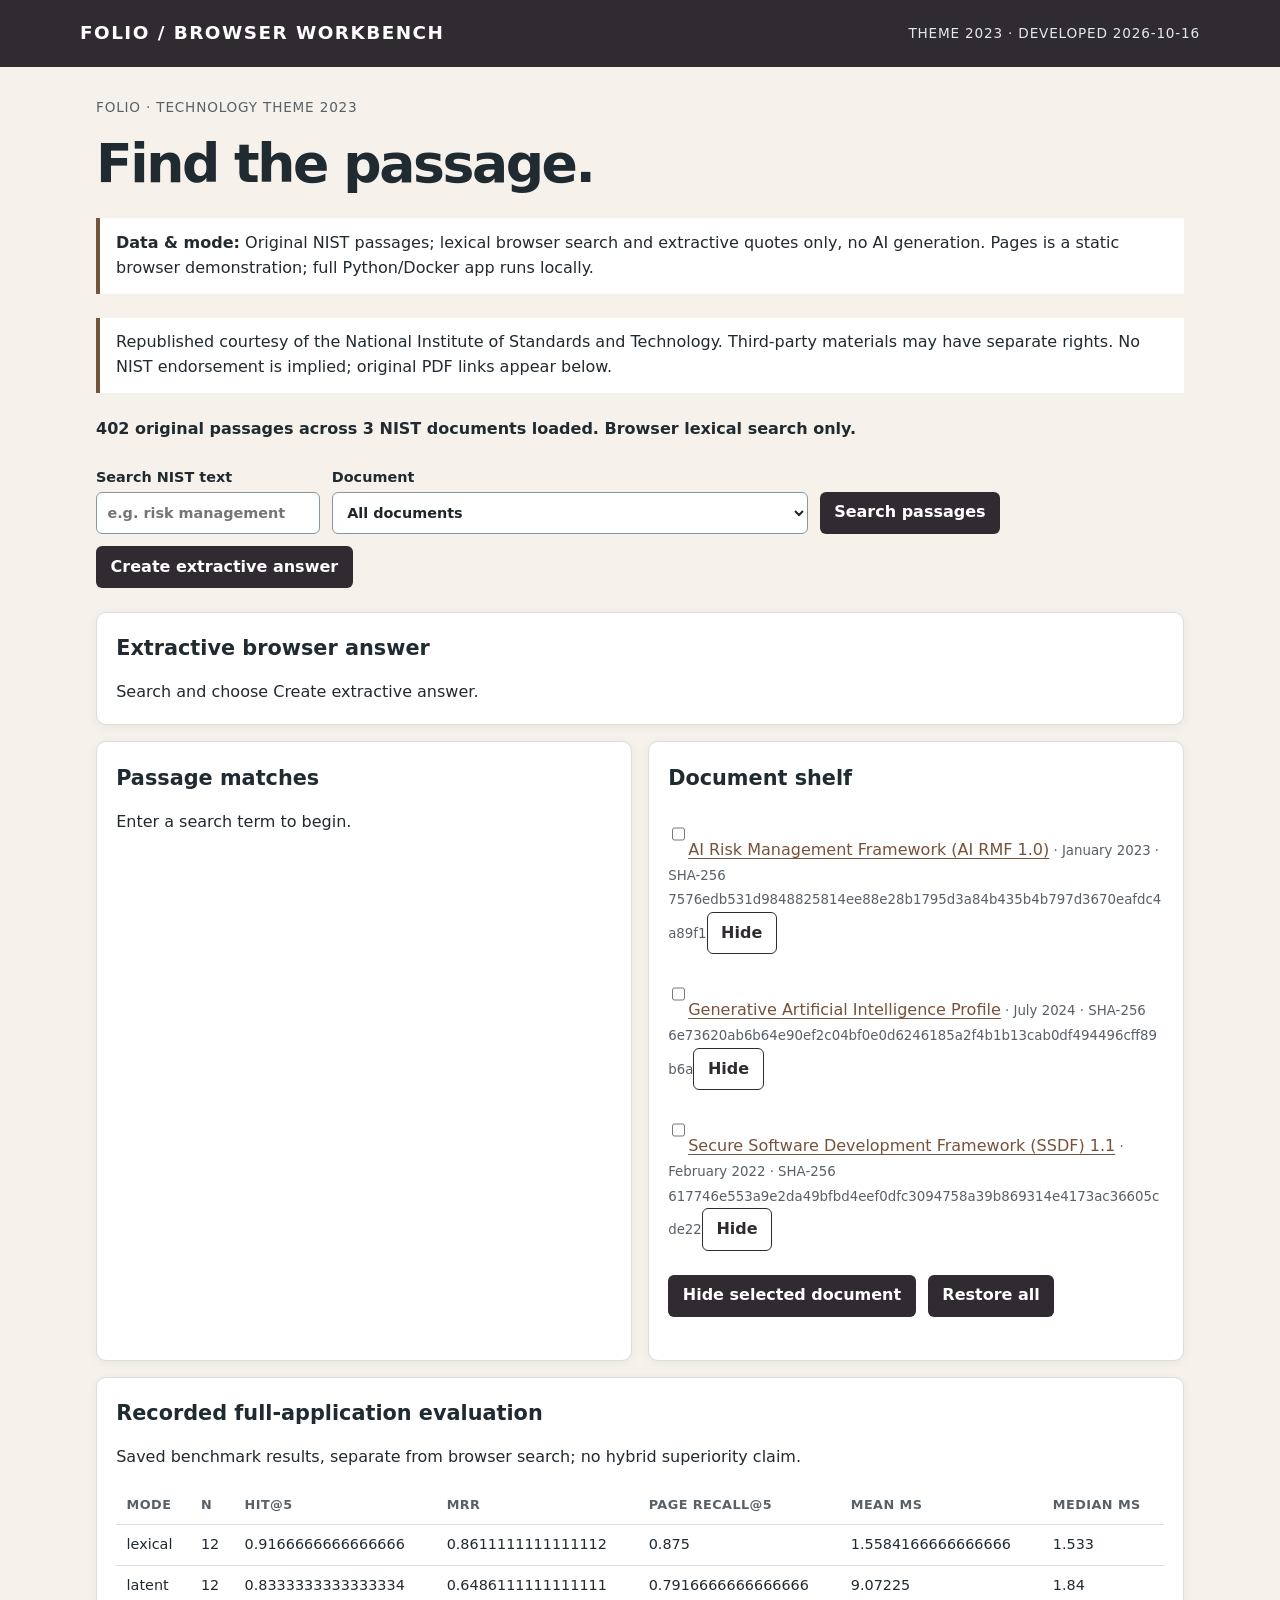
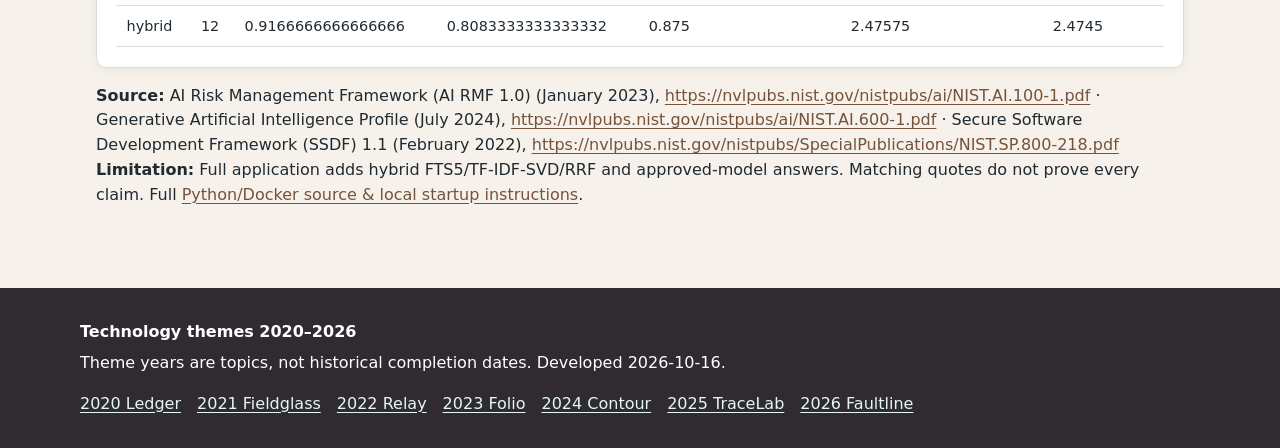
==== docs/index.html @ a3ef8eb4 "Build Folio workbench with verified local app and Pages demo" ====
<!doctype html><html lang="en"><head><meta charset="utf-8"><meta name="viewport" content="width=device-width,initial-scale=1"><title>Folio — browser demonstration</title><meta name="description" content="Original NIST passages; lexical browser search and extractive quotes only, no AI generation."><link rel="stylesheet" href="./style.css"><script src="./app.js" defer></script></head><body><a class="skip" href="#main">Skip to workbench</a><header class="top"><span class="brand">Folio / browser workbench</span><span class="tag">Theme 2023 · Developed 2026-10-16</span></header><main id="main" class="shell"><p class="tag">Folio · technology theme 2023</p><h1>Find the passage.</h1><div class="disclosure"><strong>Data &amp; mode:</strong> Original NIST passages; lexical browser search and extractive quotes only, no AI generation. Pages is a static browser demonstration; full Python/Docker app runs locally.</div><p class="disclosure">Republished courtesy of the National Institute of Standards and Technology. Third-party materials may have separate rights. No NIST endorsement is implied; original PDF links appear below.</p><p id="status" class="status" role="status">Loading fixture…</p><div class="controls" id="controls"></div><div class="grid" id="workspace"></div><p class="source"><strong>Source:</strong> <span id="source-attribution"></span> <strong>Limitation:</strong> Full application adds hybrid FTS5/TF-IDF-SVD/RRF and approved-model answers. Matching quotes do not prove every claim. Full <a href="https://github.com/skuraganti/2023-private-ai-knowledge-engine">Python/Docker source &amp; local startup instructions</a>.</p></main><footer class="timeline-footer"><strong>Technology themes 2020–2026</strong><p>Theme years are topics, not historical completion dates. Developed 2026-10-16.</p><nav aria-label="Technology theme timeline"><a href="https://skuraganti.github.io/2020-personal-spending-tracker/">2020 Ledger</a> <a href="https://skuraganti.github.io/2021-live-earth-dashboard/">2021 Fieldglass</a> <a href="https://skuraganti.github.io/2022-data-pipeline-monitor/">2022 Relay</a> <a href="https://skuraganti.github.io/2023-private-ai-knowledge-engine/">2023 Folio</a> <a href="https://skuraganti.github.io/2024-ai-codebase-explorer/">2024 Contour</a> <a href="https://skuraganti.github.io/2025-ai-agent-evaluation-lab/">2025 TraceLab</a> <a href="https://skuraganti.github.io/2026-ai-incident-investigator/">2026 Faultline</a></nav></footer></body></html>
---- docs/style.css ----
:root{--accent:#76523a;--dark:#302b30;--bg:#f6f2eb;--panel:#fff;--ink:#202a31;--muted:#56616a;--line:#d8dfdc}
*{box-sizing:border-box}html{scroll-behavior:smooth}body{margin:0;background:var(--bg,#f4f3ed);color:var(--ink,#202a31);font:16px/1.55 system-ui,-apple-system,"Segoe UI",sans-serif}a{color:var(--accent,#186c72);text-underline-offset:3px}a:focus-visible,button:focus-visible,input:focus-visible,select:focus-visible{outline:3px solid #b85825;outline-offset:3px}.skip{position:absolute;left:-9999px;top:0;padding:1rem;background:#fff;z-index:20}.skip:focus{left:1rem}.top{background:var(--dark,#19343a);color:#fff;padding:1.2rem max(1rem,calc((100vw - 1120px)/2));display:flex;align-items:center;justify-content:space-between;gap:1rem;flex-wrap:wrap}.top a{color:#fff}.brand{font-size:1.15rem;font-weight:800;letter-spacing:.08em;text-transform:uppercase}.tag{font-size:.85rem;letter-spacing:.06em;text-transform:uppercase;color:var(--muted,#5c6668)}.top .tag{color:#e0ebe8}.shell{max-width:1120px;margin:auto;padding:1.5rem 1rem 4rem}h1{font-size:clamp(2rem,5vw,3.35rem);letter-spacing:-.045em;line-height:1.12;margin:.25rem 0 .65rem}h2{font-size:1.3rem;margin:0 0 1rem}h3{font-size:1rem;margin:.3rem 0}p{margin:.4rem 0 1rem}.intro{max-width:760px;color:var(--muted,#5c6668)}.disclosure{border-left:4px solid var(--accent,#186c72);padding:.8rem 1rem;background:var(--panel,#fff);margin:1.5rem 0}.controls{display:flex;align-items:end;flex-wrap:wrap;gap:.75rem;margin:1.5rem 0}.controls label,.field{display:grid;gap:.25rem;font-weight:600;font-size:.9rem}.controls input,.controls select,input,select,button{font:inherit}input,select{min-height:42px;max-width:100%;padding:.45rem .65rem;border:1px solid #87979b;border-radius:6px;background:#fff;color:#1c272b}button{min-height:42px;padding:.48rem .85rem;background:var(--dark,#19343a);color:#fff;border:1px solid transparent;border-radius:6px;cursor:pointer;font-weight:650}button:hover{filter:brightness(1.18)}button:disabled{opacity:.55;cursor:not-allowed}.secondary{background:transparent;color:var(--dark,#19343a);border-color:var(--dark,#19343a)}.grid{display:grid;grid-template-columns:repeat(2,minmax(0,1fr));gap:1rem;margin:1rem 0}.panel{min-width:0;padding:1.2rem;background:var(--panel,#fff);border:1px solid var(--line,#d8dfdc);border-radius:10px;box-shadow:0 2px 10px #152c3010}.wide{grid-column:1/-1}.metric{font-size:2rem;letter-spacing:-.04em;font-weight:750;line-height:1.2}.muted,small{color:var(--muted,#5c6668)}.scroll{overflow:auto;max-height:440px}table{border-collapse:collapse;width:100%;font-size:.9rem}th{text-align:left;color:var(--muted,#5c6668);font-size:.8rem;text-transform:uppercase;letter-spacing:.035em}th,td{padding:.55rem .65rem;border-bottom:1px solid var(--line,#d8dfdc);vertical-align:top}tbody tr:hover{background:#eeeeea}td.num,th.num{font-variant-numeric:tabular-nums;text-align:right}.bars{display:grid;gap:.65rem}.bar-row{display:grid;grid-template-columns:minmax(80px,135px) 1fr auto;align-items:center;gap:.6rem;font-size:.87rem}.track{height:15px;background:#e4eae7;border-radius:4px;overflow:hidden}.fill{display:block;height:100%;min-width:2px;background:var(--accent,#186c72);border-radius:0 4px 4px 0}.bar-row:focus-visible{outline:2px solid #b85825}pre{font:12px/1.5 ui-monospace,SFMono-Regular,monospace;white-space:pre-wrap;overflow-wrap:anywhere;background:#15242a;color:#e8f1ed;padding:1rem;max-height:370px;overflow:auto;border-radius:6px}.list{padding-left:1.3rem}.list li{margin:.5rem 0}.timeline-footer{background:var(--dark,#19343a);color:#fff;padding:2rem max(1rem,calc((100vw - 1120px)/2))}.timeline-footer a{color:#e4f7f1}.timeline-footer nav{display:flex;flex-wrap:wrap;gap:.5rem 1rem}.timeline-footer p{max-width:800px}.status{min-height:1.5rem;font-weight:600}.error{color:#9b2721}.good{color:#14603e}.pill{display:inline-block;padding:.1rem .5rem;border-radius:100px;background:#e5eee9;font-size:.8rem;font-weight:650}.source{overflow-wrap:anywhere}.visually-hidden{position:absolute;clip:rect(0,0,0,0);width:1px;height:1px;overflow:hidden;white-space:nowrap}@media(max-width:700px){.grid{grid-template-columns:1fr}.bar-row{grid-template-columns:90px 1fr auto}.shell{padding-top:1rem}.top{padding:1rem}.controls>*{flex:1 1 145px}.scroll{max-height:350px}}@media(max-width:390px){.metric{font-size:1.65rem}.bar-row{grid-template-columns:75px 1fr auto;font-size:.76rem}th,td{padding:.4rem}}@media(prefers-reduced-motion:reduce){html{scroll-behavior:auto}*{animation-duration:.01ms!important;transition-duration:.01ms!important}}

/* Keep source hashes, evidence IDs and long document titles within narrow screens. */
body{overflow-wrap:anywhere}.controls>*{min-width:0;max-width:100%}.controls select,.controls input:not([type=checkbox]):not([type=range]){min-width:0;width:100%}.controls label{overflow-wrap:anywhere}.panel table{max-width:100%}svg [role=button]:focus-visible{stroke:#9b351f;stroke-width:4;outline:2px solid #9b351f;outline-offset:3px}
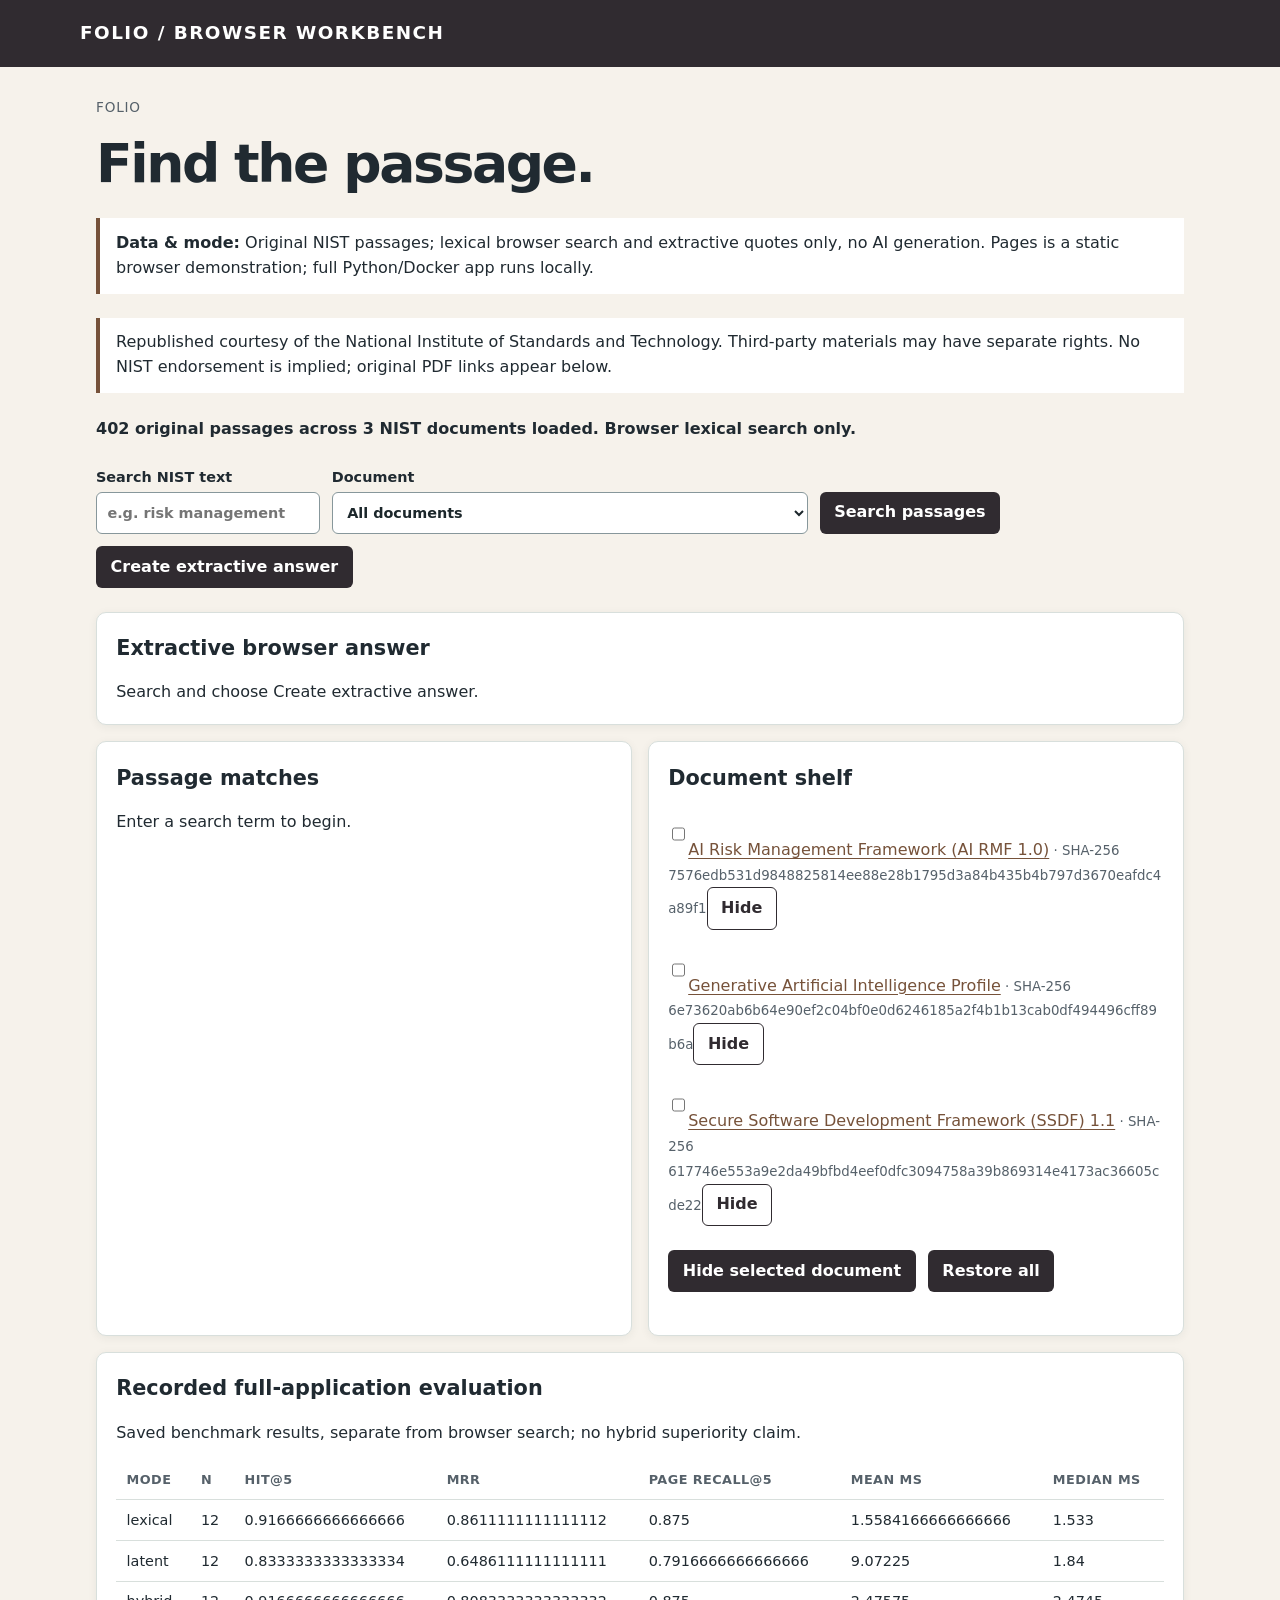
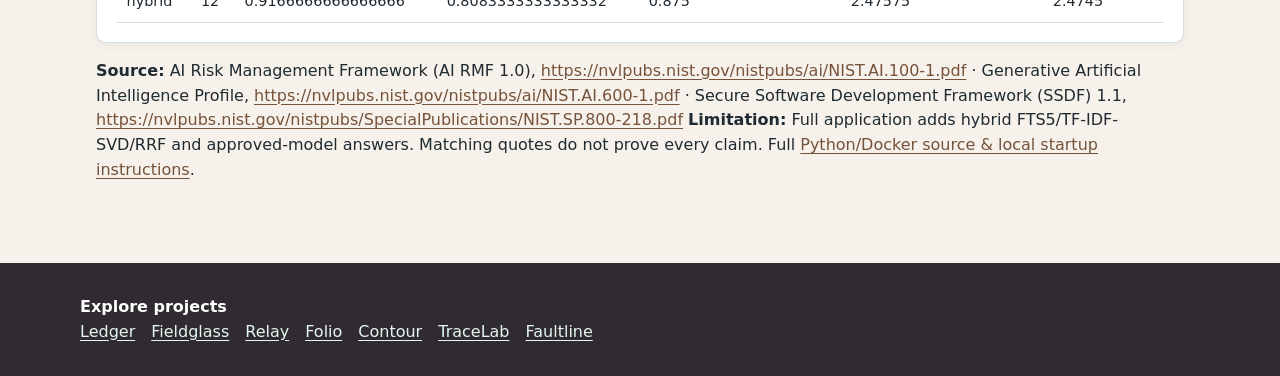
==== commit 5aecd26e: "Use yearless project identity and simplify date presentation" ====
--- a/docs/index.html
+++ b/docs/index.html
@@ -1 +1 @@
-<!doctype html><html lang="en"><head><meta charset="utf-8"><meta name="viewport" content="width=device-width,initial-scale=1"><title>Folio — browser demonstration</title><meta name="description" content="Original NIST passages; lexical browser search and extractive quotes only, no AI generation."><link rel="stylesheet" href="./style.css"><script src="./app.js" defer></script></head><body><a class="skip" href="#main">Skip to workbench</a><header class="top"><span class="brand">Folio / browser workbench</span><span class="tag">Theme 2023 · Developed 2026-10-16</span></header><main id="main" class="shell"><p class="tag">Folio · technology theme 2023</p><h1>Find the passage.</h1><div class="disclosure"><strong>Data &amp; mode:</strong> Original NIST passages; lexical browser search and extractive quotes only, no AI generation. Pages is a static browser demonstration; full Python/Docker app runs locally.</div><p class="disclosure">Republished courtesy of the National Institute of Standards and Technology. Third-party materials may have separate rights. No NIST endorsement is implied; original PDF links appear below.</p><p id="status" class="status" role="status">Loading fixture…</p><div class="controls" id="controls"></div><div class="grid" id="workspace"></div><p class="source"><strong>Source:</strong> <span id="source-attribution"></span> <strong>Limitation:</strong> Full application adds hybrid FTS5/TF-IDF-SVD/RRF and approved-model answers. Matching quotes do not prove every claim. Full <a href="https://github.com/skuraganti/2023-private-ai-knowledge-engine">Python/Docker source &amp; local startup instructions</a>.</p></main><footer class="timeline-footer"><strong>Technology themes 2020–2026</strong><p>Theme years are topics, not historical completion dates. Developed 2026-10-16.</p><nav aria-label="Technology theme timeline"><a href="https://skuraganti.github.io/2020-personal-spending-tracker/">2020 Ledger</a> <a href="https://skuraganti.github.io/2021-live-earth-dashboard/">2021 Fieldglass</a> <a href="https://skuraganti.github.io/2022-data-pipeline-monitor/">2022 Relay</a> <a href="https://skuraganti.github.io/2023-private-ai-knowledge-engine/">2023 Folio</a> <a href="https://skuraganti.github.io/2024-ai-codebase-explorer/">2024 Contour</a> <a href="https://skuraganti.github.io/2025-ai-agent-evaluation-lab/">2025 TraceLab</a> <a href="https://skuraganti.github.io/2026-ai-incident-investigator/">2026 Faultline</a></nav></footer></body></html>
+<!doctype html><html lang="en"><head><meta charset="utf-8"><meta name="viewport" content="width=device-width,initial-scale=1"><title>Folio — browser demonstration</title><meta name="description" content="Original NIST passages; lexical browser search and extractive quotes only, no AI generation."><link rel="stylesheet" href="./style.css"><script src="./app.js" defer></script></head><body><a class="skip" href="#main">Skip to workbench</a><header class="top"><span class="brand">Folio / browser workbench</span></header><main id="main" class="shell"><p class="tag">Folio</p><h1>Find the passage.</h1><div class="disclosure"><strong>Data &amp; mode:</strong> Original NIST passages; lexical browser search and extractive quotes only, no AI generation. Pages is a static browser demonstration; full Python/Docker app runs locally.</div><p class="disclosure">Republished courtesy of the National Institute of Standards and Technology. Third-party materials may have separate rights. No NIST endorsement is implied; original PDF links appear below.</p><p id="status" class="status" role="status">Loading fixture…</p><div class="controls" id="controls"></div><div class="grid" id="workspace"></div><p class="source"><strong>Source:</strong> <span id="source-attribution"></span> <strong>Limitation:</strong> Full application adds hybrid FTS5/TF-IDF-SVD/RRF and approved-model answers. Matching quotes do not prove every claim. Full <a href="https://github.com/skuraganti/private-ai-knowledge-engine">Python/Docker source &amp; local startup instructions</a>.</p></main><footer class="timeline-footer"><strong>Explore projects</strong><nav aria-label="Portfolio projects"><a href="https://skuraganti.github.io/personal-spending-tracker/">Ledger</a> <a href="https://skuraganti.github.io/live-earth-dashboard/">Fieldglass</a> <a href="https://skuraganti.github.io/data-pipeline-monitor/">Relay</a> <a href="https://skuraganti.github.io/private-ai-knowledge-engine/">Folio</a> <a href="https://skuraganti.github.io/ai-codebase-explorer/">Contour</a> <a href="https://skuraganti.github.io/ai-agent-evaluation-lab/">TraceLab</a> <a href="https://skuraganti.github.io/ai-incident-investigator/">Faultline</a></nav></footer></body></html>
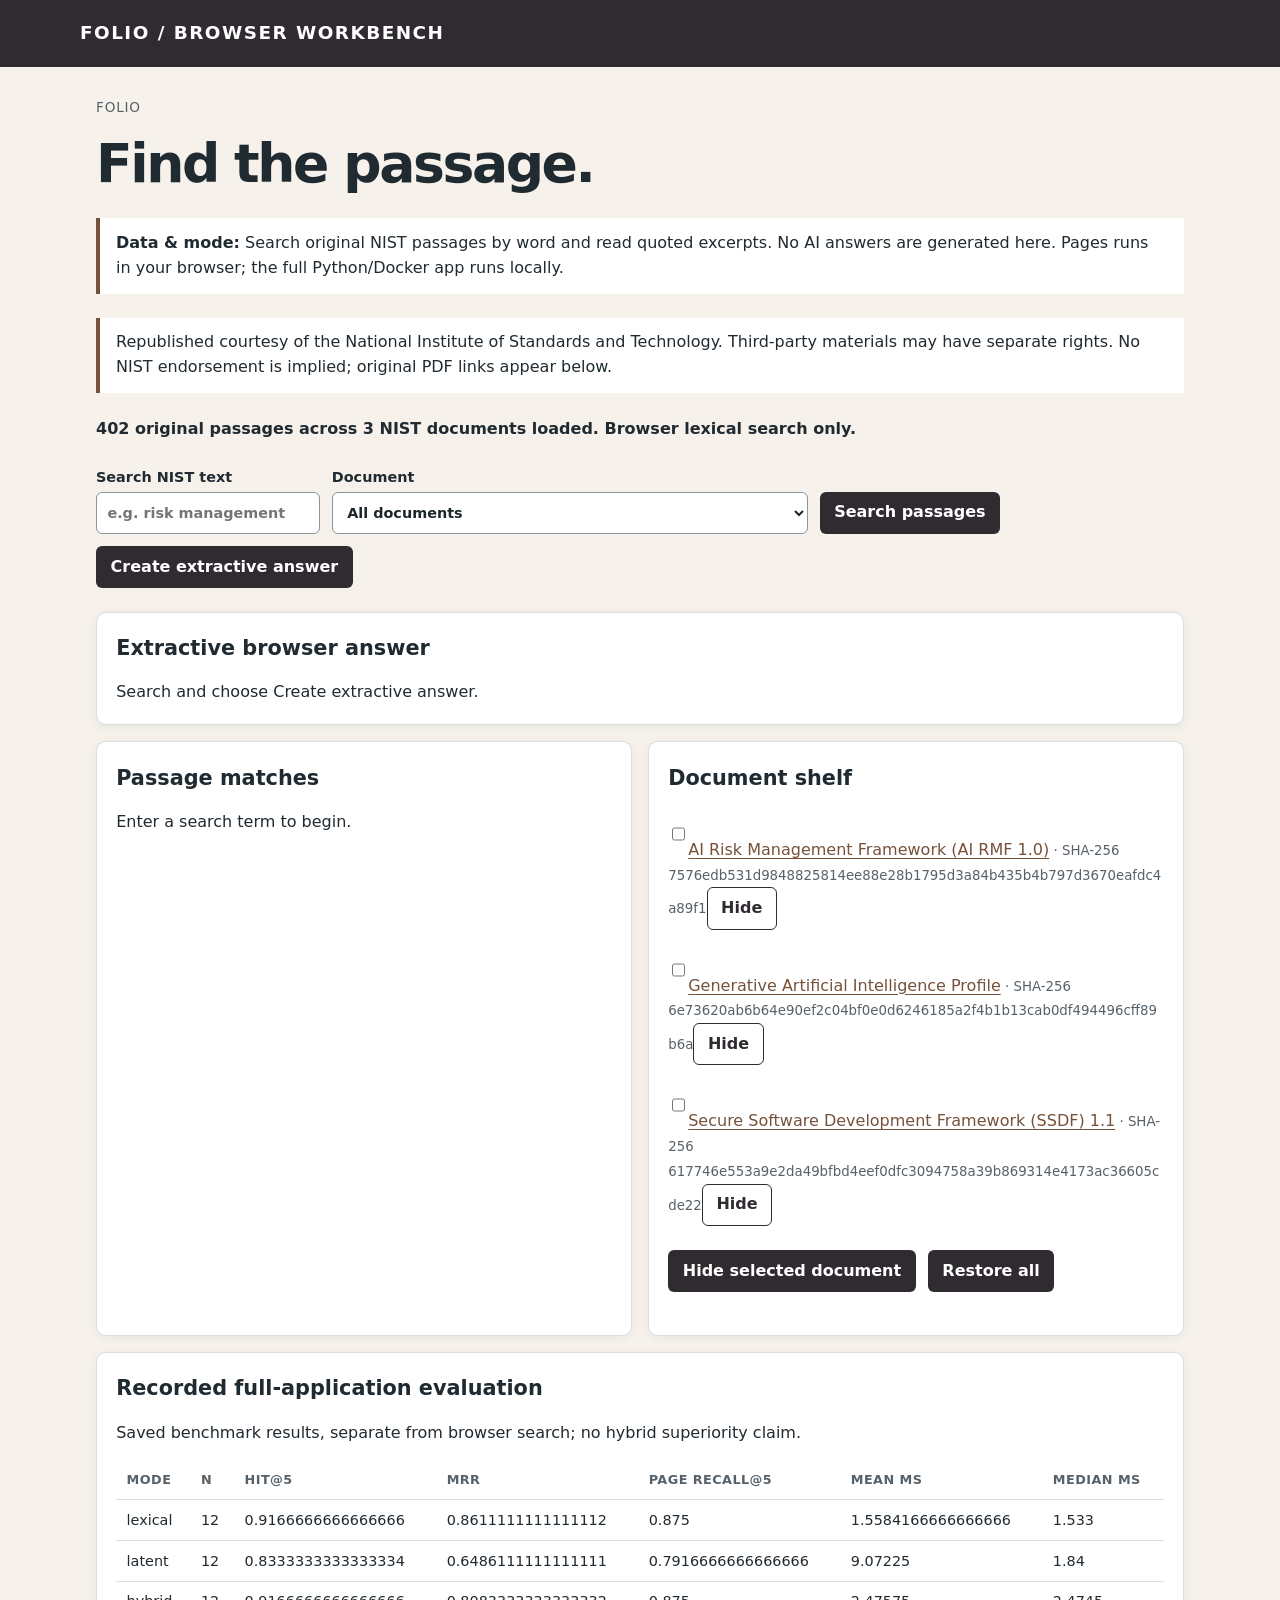
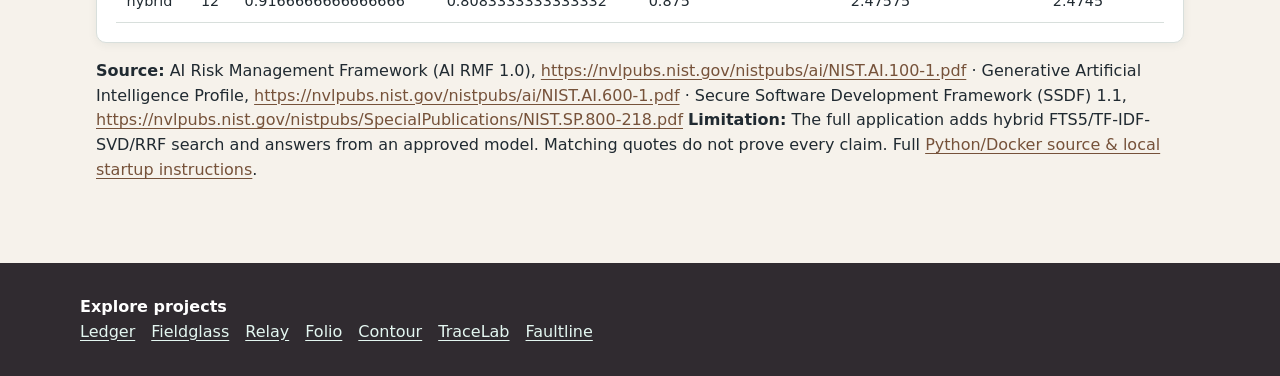
==== commit 077e593f: "Clarify project introductions and visitor guidance" ====
--- a/docs/index.html
+++ b/docs/index.html
@@ -1 +1 @@
-<!doctype html><html lang="en"><head><meta charset="utf-8"><meta name="viewport" content="width=device-width,initial-scale=1"><title>Folio — browser demonstration</title><meta name="description" content="Original NIST passages; lexical browser search and extractive quotes only, no AI generation."><link rel="stylesheet" href="./style.css"><script src="./app.js" defer></script></head><body><a class="skip" href="#main">Skip to workbench</a><header class="top"><span class="brand">Folio / browser workbench</span></header><main id="main" class="shell"><p class="tag">Folio</p><h1>Find the passage.</h1><div class="disclosure"><strong>Data &amp; mode:</strong> Original NIST passages; lexical browser search and extractive quotes only, no AI generation. Pages is a static browser demonstration; full Python/Docker app runs locally.</div><p class="disclosure">Republished courtesy of the National Institute of Standards and Technology. Third-party materials may have separate rights. No NIST endorsement is implied; original PDF links appear below.</p><p id="status" class="status" role="status">Loading fixture…</p><div class="controls" id="controls"></div><div class="grid" id="workspace"></div><p class="source"><strong>Source:</strong> <span id="source-attribution"></span> <strong>Limitation:</strong> Full application adds hybrid FTS5/TF-IDF-SVD/RRF and approved-model answers. Matching quotes do not prove every claim. Full <a href="https://github.com/skuraganti/private-ai-knowledge-engine">Python/Docker source &amp; local startup instructions</a>.</p></main><footer class="timeline-footer"><strong>Explore projects</strong><nav aria-label="Portfolio projects"><a href="https://skuraganti.github.io/personal-spending-tracker/">Ledger</a> <a href="https://skuraganti.github.io/live-earth-dashboard/">Fieldglass</a> <a href="https://skuraganti.github.io/data-pipeline-monitor/">Relay</a> <a href="https://skuraganti.github.io/private-ai-knowledge-engine/">Folio</a> <a href="https://skuraganti.github.io/ai-codebase-explorer/">Contour</a> <a href="https://skuraganti.github.io/ai-agent-evaluation-lab/">TraceLab</a> <a href="https://skuraganti.github.io/ai-incident-investigator/">Faultline</a></nav></footer></body></html>
+<!doctype html><html lang="en"><head><meta charset="utf-8"><meta name="viewport" content="width=device-width,initial-scale=1"><title>Folio — browser demonstration</title><meta name="description" content="Original NIST passages; lexical browser search and extractive quotes only, no AI generation."><link rel="stylesheet" href="./style.css"><script src="./app.js" defer></script></head><body><a class="skip" href="#main">Skip to workbench</a><header class="top"><span class="brand">Folio / browser workbench</span></header><main id="main" class="shell"><p class="tag">Folio</p><h1>Find the passage.</h1><div class="disclosure"><strong>Data &amp; mode:</strong> Search original NIST passages by word and read quoted excerpts. No AI answers are generated here. Pages runs in your browser; the full Python/Docker app runs locally.</div><p class="disclosure">Republished courtesy of the National Institute of Standards and Technology. Third-party materials may have separate rights. No NIST endorsement is implied; original PDF links appear below.</p><p id="status" class="status" role="status">Loading fixture…</p><div class="controls" id="controls"></div><div class="grid" id="workspace"></div><p class="source"><strong>Source:</strong> <span id="source-attribution"></span> <strong>Limitation:</strong> The full application adds hybrid FTS5/TF-IDF-SVD/RRF search and answers from an approved model. Matching quotes do not prove every claim. Full <a href="https://github.com/skuraganti/private-ai-knowledge-engine">Python/Docker source &amp; local startup instructions</a>.</p></main><footer class="timeline-footer"><strong>Explore projects</strong><nav aria-label="Portfolio projects"><a href="https://skuraganti.github.io/personal-spending-tracker/">Ledger</a> <a href="https://skuraganti.github.io/live-earth-dashboard/">Fieldglass</a> <a href="https://skuraganti.github.io/data-pipeline-monitor/">Relay</a> <a href="https://skuraganti.github.io/private-ai-knowledge-engine/">Folio</a> <a href="https://skuraganti.github.io/ai-codebase-explorer/">Contour</a> <a href="https://skuraganti.github.io/ai-agent-evaluation-lab/">TraceLab</a> <a href="https://skuraganti.github.io/ai-incident-investigator/">Faultline</a></nav></footer></body></html>
